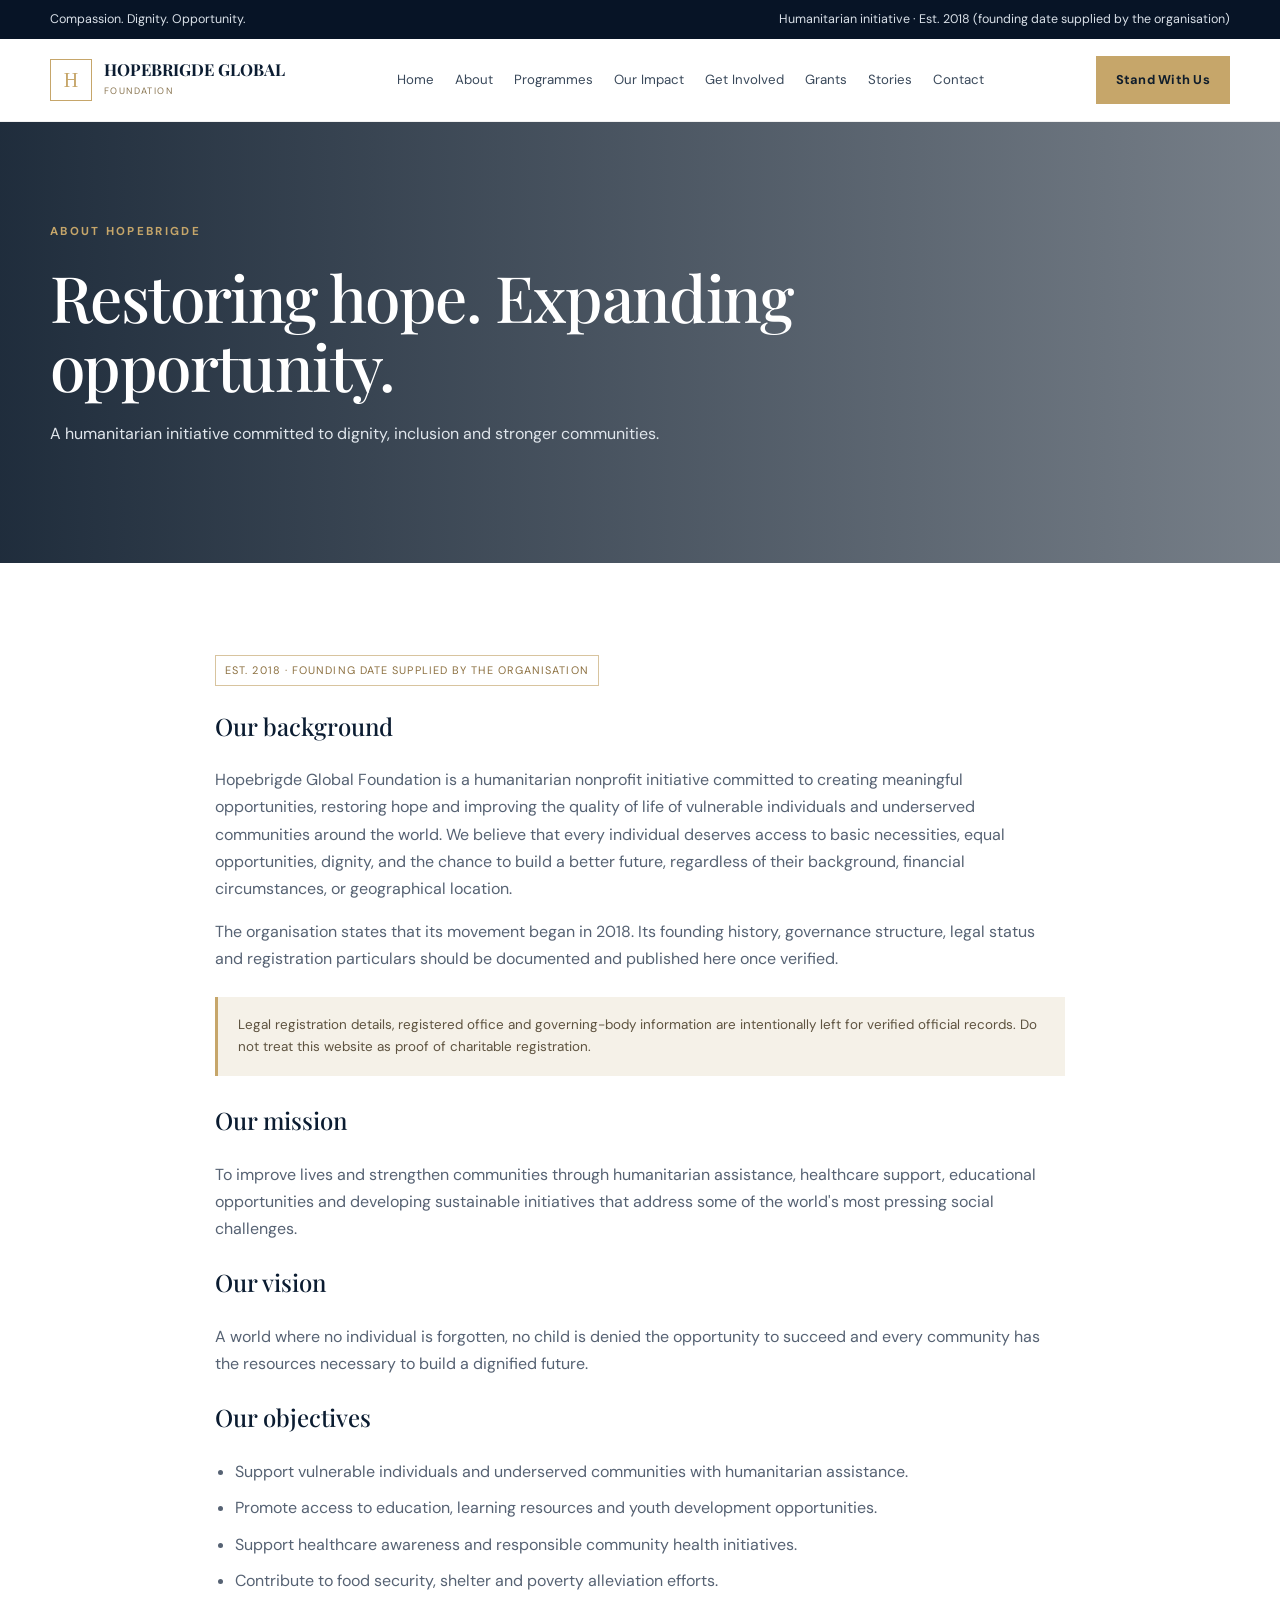
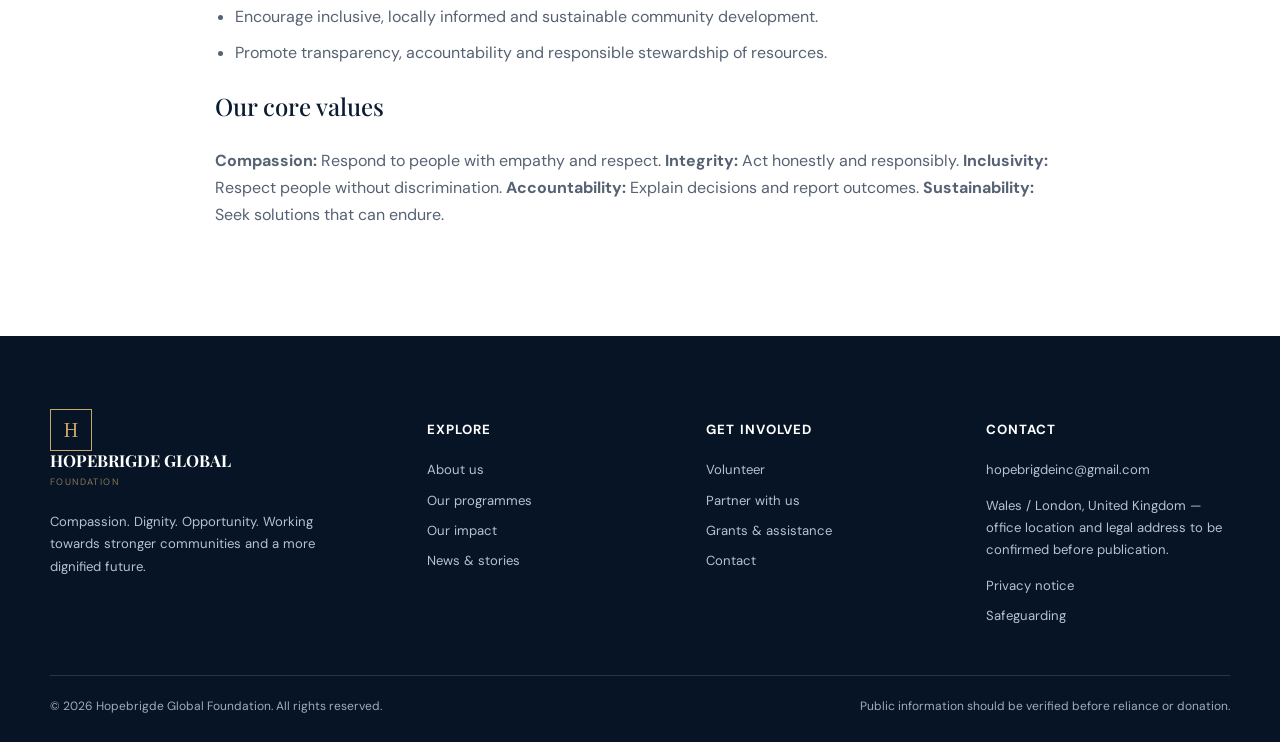
==== about.html @ 77864d9d "Add files via upload" ====
<!doctype html><html lang="en"><head><meta charset="utf-8"><meta name="viewport" content="width=device-width,initial-scale=1"><meta name="description" content="Hopebrigde Global Foundation — Compassion. Dignity. Opportunity."><title>About Us | Hopebrigde Global Foundation</title><link rel="stylesheet" href="styles.css"></head><body>
<div class="topbar"><div class="container"><span>Compassion. Dignity. Opportunity.</span><span>Humanitarian initiative · Est. 2018 (founding date supplied by the organisation)</span></div></div>
<header class="site-header"><div class="container nav-wrap">
<a class="brand" href="index.html"><span class="brand-mark">H</span><span><strong>HOPEBRIGDE GLOBAL</strong><small>FOUNDATION</small></span></a>
<button class="menu-toggle" aria-label="Open navigation" aria-expanded="false">☰</button>
<nav class="nav-links" aria-label="Main navigation">
<a href="index.html">Home</a><a href="about.html">About</a><a href="programmes.html">Programmes</a><a href="impact.html">Our Impact</a><a href="get-involved.html">Get Involved</a><a href="grants.html">Grants</a><a href="stories.html">Stories</a><a href="contact.html">Contact</a>
</nav><a class="nav-cta" href="get-involved.html">Stand With Us</a></div></header>

<main><section class="page-hero"><div class="container"><div class="eyebrow">About Hopebrigde</div><h1>Restoring hope. Expanding opportunity.</h1><p>A humanitarian initiative committed to dignity, inclusion and stronger communities.</p></div></section>
<section class="section"><div class="container prose"><span class="tag">Est. 2018 · founding date supplied by the organisation</span><h2>Our background</h2><p>Hopebrigde Global Foundation is a humanitarian nonprofit initiative committed to creating meaningful opportunities, restoring hope and improving the quality of life of vulnerable individuals and underserved communities around the world. We believe that every individual deserves access to basic necessities, equal opportunities, dignity, and the chance to build a better future, regardless of their background, financial circumstances, or geographical location.</p><p>The organisation states that its movement began in 2018. Its founding history, governance structure, legal status and registration particulars should be documented and published here once verified.</p><div class="notice">Legal registration details, registered office and governing-body information are intentionally left for verified official records. Do not treat this website as proof of charitable registration.</div><h2>Our mission</h2><p>To improve lives and strengthen communities through humanitarian assistance, healthcare support, educational opportunities and developing sustainable initiatives that address some of the world's most pressing social challenges.</p><h2>Our vision</h2><p>A world where no individual is forgotten, no child is denied the opportunity to succeed and every community has the resources necessary to build a dignified future.</p><h2>Our objectives</h2><ul class="list-clean"><li>Support vulnerable individuals and underserved communities with humanitarian assistance.</li><li>Promote access to education, learning resources and youth development opportunities.</li><li>Support healthcare awareness and responsible community health initiatives.</li><li>Contribute to food security, shelter and poverty alleviation efforts.</li><li>Encourage inclusive, locally informed and sustainable community development.</li><li>Promote transparency, accountability and responsible stewardship of resources.</li></ul><h2>Our core values</h2><p><strong>Compassion:</strong> Respond to people with empathy and respect. <strong>Integrity:</strong> Act honestly and responsibly. <strong>Inclusivity:</strong> Respect people without discrimination. <strong>Accountability:</strong> Explain decisions and report outcomes. <strong>Sustainability:</strong> Seek solutions that can endure.</p></div></section></main>

<footer class="footer"><div class="container"><div class="footer-grid">
<div><a class="brand" href="index.html"><span class="brand-mark">H</span><span><strong style="color:white">HOPEBRIGDE GLOBAL</strong><small>FOUNDATION</small></span></a><p style="max-width:300px;margin-top:20px">Compassion. Dignity. Opportunity. Working towards stronger communities and a more dignified future.</p></div>
<div><h4>Explore</h4><a href="about.html">About us</a><a href="programmes.html">Our programmes</a><a href="impact.html">Our impact</a><a href="stories.html">News & stories</a></div>
<div><h4>Get involved</h4><a href="get-involved.html">Volunteer</a><a href="get-involved.html#partner">Partner with us</a><a href="grants.html">Grants & assistance</a><a href="contact.html">Contact</a></div>
<div><h4>Contact</h4><a href="mailto:hopebrigdeinc@gmail.com">hopebrigdeinc@gmail.com</a><p>Wales / London, United Kingdom — office location and legal address to be confirmed before publication.</p><a href="privacy.html">Privacy notice</a><a href="safeguarding.html">Safeguarding</a></div>
</div><div class="footer-bottom"><span>© <span id="year"></span> Hopebrigde Global Foundation. All rights reserved.</span><span>Public information should be verified before reliance or donation.</span></div></div></footer>
<script src="script.js"></script><script>document.getElementById('year').textContent=new Date().getFullYear()</script>
</body></html>
---- styles.css ----
@import url('https://fonts.googleapis.com/css2?family=DM+Sans:wght@400;500;600;700&family=Playfair+Display:wght@500;600;700&display=swap');
:root{--navy:#0b1c31;--navy2:#132b47;--gold:#c6a66a;--cream:#f7f5f0;--ink:#182536;--muted:#687587;--white:#fff;--line:#e7e4dd;--max:1180px}
*{box-sizing:border-box}html{scroll-behavior:smooth}body{margin:0;color:var(--ink);font-family:"DM Sans",sans-serif;line-height:1.7;background:#fff}img{max-width:100%;display:block}a{color:inherit;text-decoration:none}.container{width:min(var(--max),calc(100% - 44px));margin:auto}.topbar{background:#071426;color:#d9e0e8;font-size:.78rem;padding:9px 0}.topbar .container{display:flex;justify-content:space-between;gap:15px;flex-wrap:wrap}.site-header{position:sticky;top:0;z-index:20;background:rgba(255,255,255,.96);backdrop-filter:blur(12px);border-bottom:1px solid rgba(0,0,0,.06)}.nav-wrap{min-height:82px;display:flex;align-items:center;justify-content:space-between;gap:24px}.brand{display:flex;align-items:center;gap:12px;min-width:220px}.brand-mark{width:42px;height:42px;border:1px solid var(--gold);display:grid;place-items:center;color:var(--gold);font-family:Georgia,serif;font-size:1.25rem}.brand strong{display:block;color:var(--navy);font-family:"Playfair Display",serif;font-size:1.03rem;line-height:1.2}.brand small{display:block;color:#8a7652;letter-spacing:.15em;text-transform:uppercase;font-size:.58rem;margin-top:4px}.nav-links{display:flex;align-items:center;gap:21px;font-size:.83rem;color:#39485a}.nav-links a:hover,.nav-links a.active{color:#9b7940}.nav-cta,.btn{display:inline-flex;align-items:center;justify-content:center;padding:12px 19px;background:var(--gold);color:#101d2b;font-weight:700;font-size:.8rem;letter-spacing:.02em;border:1px solid var(--gold);transition:.25s}.nav-cta:hover,.btn:hover{background:#d6bb88;transform:translateY(-2px)}.btn-outline{background:transparent;color:#fff;border-color:rgba(255,255,255,.6)}.btn-outline:hover{color:var(--navy);background:#fff}.menu-toggle{display:none;background:none;border:1px solid var(--line);padding:9px 12px;color:var(--navy);font-size:1.2rem}.hero{min-height:650px;display:flex;align-items:center;color:#fff;position:relative;background:linear-gradient(90deg,rgba(5,17,31,.86),rgba(5,17,31,.54) 48%,rgba(5,17,31,.12)),url("https://images.unsplash.com/photo-1488521787991-ed7bbaae773c?auto=format&fit=crop&w=2000&q=85") center/cover}.hero-inner{padding:110px 0 120px;max-width:780px}.eyebrow{color:var(--gold);font-size:.72rem;letter-spacing:.2em;text-transform:uppercase;font-weight:700}.hero h1,.page-hero h1{font-family:"Playfair Display",serif;font-weight:500;line-height:1.08;letter-spacing:-.025em;font-size:clamp(2.8rem,6vw,5.3rem);margin:20px 0}.hero p{max-width:650px;color:#e2e7ec;font-size:1.08rem}.hero-actions{display:flex;gap:12px;flex-wrap:wrap;margin-top:32px}.trustline{margin-top:46px;color:#d7dce2;font-size:.78rem;letter-spacing:.08em}.section{padding:92px 0}.section-soft{background:var(--cream)}.section-dark{background:var(--navy);color:#fff}.section-head{max-width:720px;margin-bottom:42px}.section-head h2,.split-copy h2,.page-title{font-family:"Playfair Display",serif;font-weight:500;font-size:clamp(2rem,4vw,3.35rem);line-height:1.15;margin:12px 0 18px;color:var(--navy)}.section-dark h2,.section-dark h3{color:#fff}.section-head p,.muted{color:var(--muted)}.section-dark p{color:#c8d1dc}.split{display:grid;grid-template-columns:1fr 1fr;gap:62px;align-items:center}.split-photo{position:relative}.split-photo img{width:100%;height:510px;object-fit:cover}.photo-note{font-size:.72rem;color:#77808b;margin-top:9px}.gold-rule{width:58px;height:2px;background:var(--gold);margin:22px 0}.text-link{color:#9b7940;font-size:.84rem;font-weight:700;display:inline-block;margin-top:16px}.text-link:after{content:" →"}.cards{display:grid;grid-template-columns:repeat(3,1fr);gap:20px}.card{background:#fff;border:1px solid var(--line);padding:28px;transition:.25s}.card:hover{transform:translateY(-5px);box-shadow:0 16px 35px rgba(9,27,47,.08)}.card .number{font-family:"Playfair Display",serif;color:var(--gold);font-size:2rem}.card h3{font-family:"Playfair Display",serif;color:var(--navy);font-size:1.35rem;margin:10px 0}.card p{font-size:.9rem;color:var(--muted)}.stats{display:grid;grid-template-columns:repeat(3,1fr);gap:1px;background:rgba(255,255,255,.15);margin-top:34px}.stat{padding:28px;background:var(--navy);text-align:center}.stat strong{display:block;font-family:"Playfair Display",serif;font-size:2.4rem;color:var(--gold);font-weight:500}.stat span{font-size:.8rem;color:#d4dce5}.notice{padding:17px 20px;border-left:3px solid var(--gold);background:#f5f1e8;color:#5d523f;font-size:.84rem;margin:24px 0}.page-hero{padding:100px 0;background:linear-gradient(90deg,rgba(7,22,39,.9),rgba(7,22,39,.55)),url("https://images.unsplash.com/photo-1469571486292-0ba58a3f068b?auto=format&fit=crop&w=1800&q=85") center/cover;color:white}.page-hero h1{color:white;max-width:800px;font-size:clamp(2.7rem,5vw,4.5rem)}.page-hero p{max-width:680px;color:#e0e6ec}.prose{max-width:850px}.prose h2,.prose h3{font-family:"Playfair Display",serif;color:var(--navy);font-weight:500}.prose p,.prose li{color:#566273}.list-clean{padding-left:20px}.list-clean li{margin:9px 0}.feature-image{width:100%;height:420px;object-fit:cover}.form-grid{display:grid;grid-template-columns:1fr 1fr;gap:16px}.field{display:flex;flex-direction:column;gap:7px}.field.full{grid-column:1/-1}.field label{font-size:.8rem;font-weight:700;color:#334155}.field input,.field select,.field textarea{width:100%;padding:13px 14px;border:1px solid #d9dfe5;background:#fff;font:inherit;font-size:.9rem;border-radius:0}.field textarea{min-height:140px;resize:vertical}.form-note{font-size:.78rem;color:var(--muted)}.footer{background:#071426;color:#d5dce4;padding:65px 0 25px}.footer-grid{display:grid;grid-template-columns:1.4fr 1fr 1fr 1fr;gap:35px}.footer h4{color:#fff;font-size:.83rem;letter-spacing:.08em;text-transform:uppercase}.footer p,.footer a{font-size:.82rem;color:#b7c2ce}.footer a{display:block;margin:8px 0}.footer a:hover{color:var(--gold)}.footer-bottom{border-top:1px solid rgba(255,255,255,.14);margin-top:40px;padding-top:20px;display:flex;justify-content:space-between;gap:20px;flex-wrap:wrap;font-size:.75rem;color:#9eacbb}.tag{display:inline-block;border:1px solid #d8c49f;color:#8c7040;padding:5px 9px;font-size:.68rem;letter-spacing:.1em;text-transform:uppercase}.reveal{opacity:0;transform:translateY(18px);transition:opacity .7s ease,transform .7s ease}.reveal.visible{opacity:1;transform:none}.mobile-only{display:none}
@media(max-width:980px){.nav-links{gap:12px;font-size:.75rem}.nav-cta{display:none}.footer-grid{grid-template-columns:1fr 1fr}.cards{grid-template-columns:repeat(2,1fr)}}
@media(max-width:720px){.container{width:min(100% - 32px,var(--max))}.nav-wrap{min-height:70px}.menu-toggle{display:block}.nav-links{display:none;position:absolute;top:70px;left:0;right:0;background:#fff;padding:18px 24px 24px;border-bottom:1px solid var(--line);flex-direction:column;align-items:flex-start}.nav-links.open{display:flex}.nav-links a{font-size:.95rem}.hero{min-height:590px}.hero-inner{padding:85px 0}.section{padding:68px 0}.split{grid-template-columns:1fr;gap:30px}.split-photo img{height:350px}.cards{grid-template-columns:1fr}.stats{grid-template-columns:1fr 1fr}.stat strong{font-size:1.9rem}.page-hero{padding:75px 0}.form-grid{grid-template-columns:1fr}.field.full{grid-column:auto}.footer-grid{grid-template-columns:1fr 1fr}}
@media(max-width:430px){.stats,.footer-grid{grid-template-columns:1fr}.brand{min-width:0}.brand strong{font-size:.9rem}}
@media(prefers-reduced-motion:reduce){html{scroll-behavior:auto}*,*:before,*:after{animation-duration:.01ms!important;transition-duration:.01ms!important}.reveal{opacity:1;transform:none}}
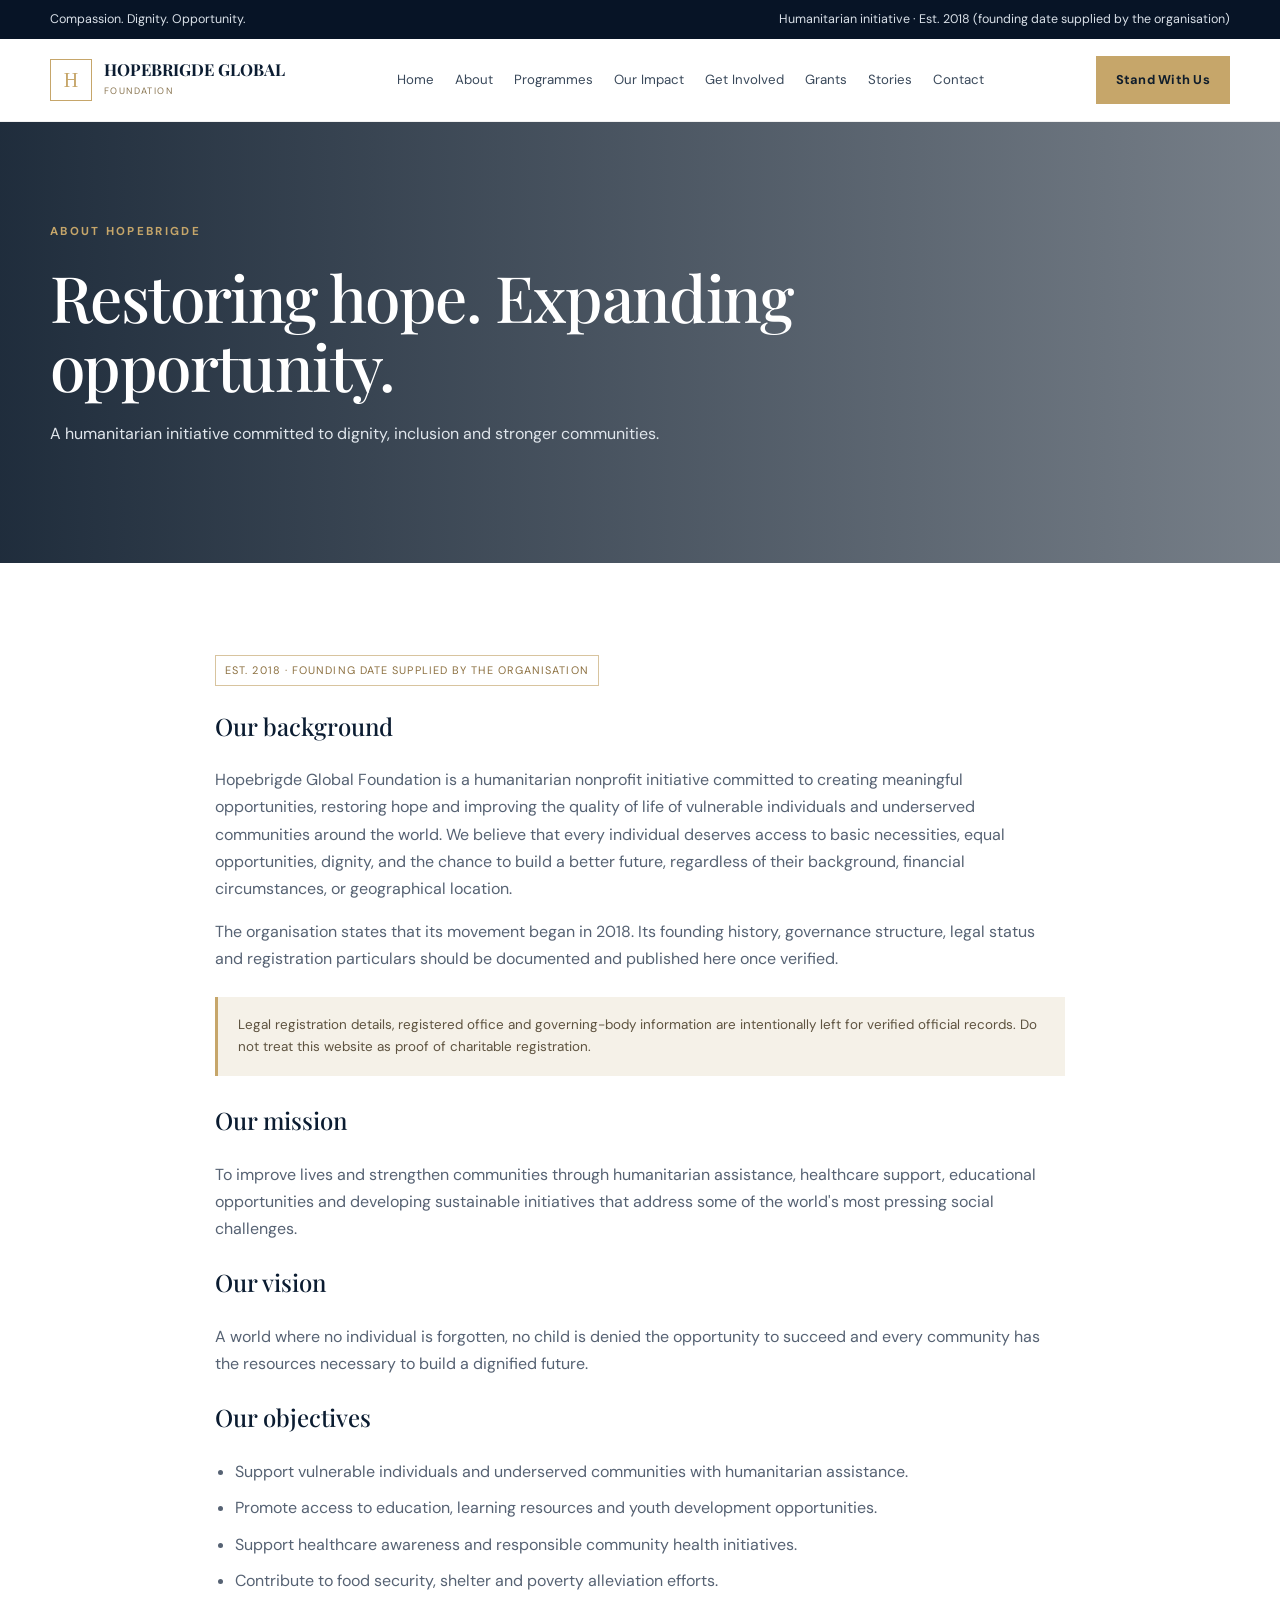
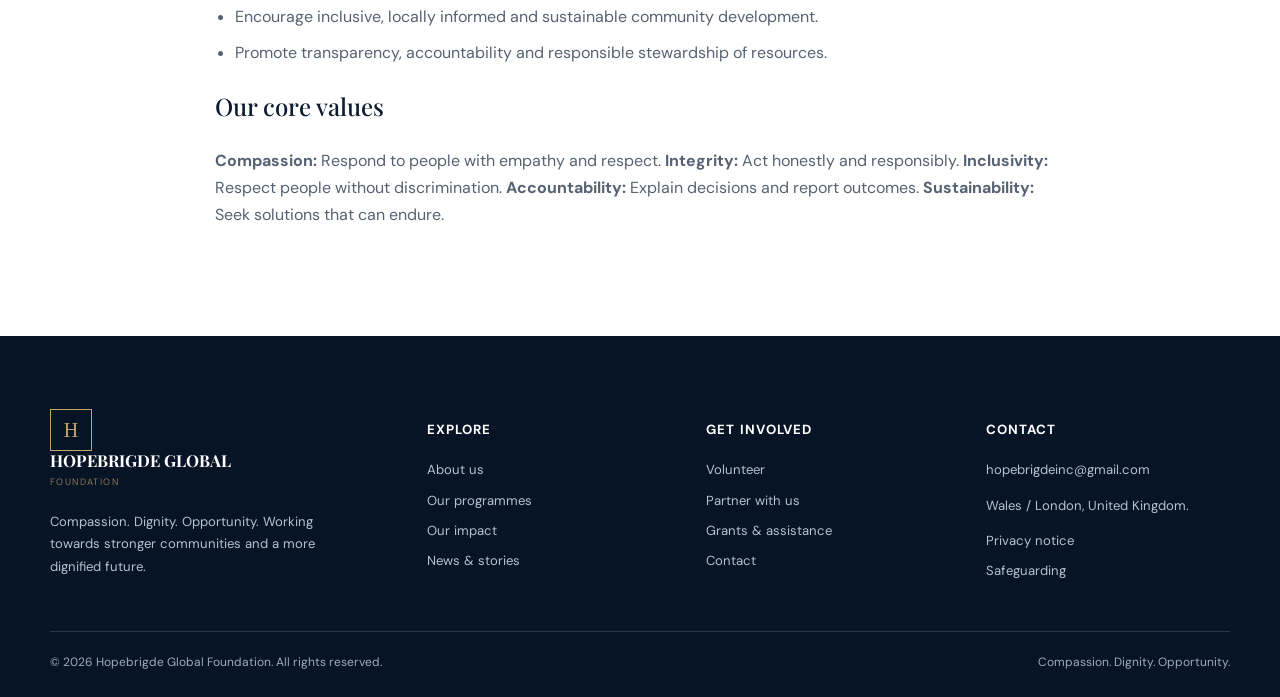
==== commit e29a9851: "Add files via upload update hopebridge website" ====
--- a/about.html
+++ b/about.html
@@ -14,7 +14,7 @@
 <div><a class="brand" href="index.html"><span class="brand-mark">H</span><span><strong style="color:white">HOPEBRIGDE GLOBAL</strong><small>FOUNDATION</small></span></a><p style="max-width:300px;margin-top:20px">Compassion. Dignity. Opportunity. Working towards stronger communities and a more dignified future.</p></div>
 <div><h4>Explore</h4><a href="about.html">About us</a><a href="programmes.html">Our programmes</a><a href="impact.html">Our impact</a><a href="stories.html">News & stories</a></div>
 <div><h4>Get involved</h4><a href="get-involved.html">Volunteer</a><a href="get-involved.html#partner">Partner with us</a><a href="grants.html">Grants & assistance</a><a href="contact.html">Contact</a></div>
-<div><h4>Contact</h4><a href="mailto:hopebrigdeinc@gmail.com">hopebrigdeinc@gmail.com</a><p>Wales / London, United Kingdom — office location and legal address to be confirmed before publication.</p><a href="privacy.html">Privacy notice</a><a href="safeguarding.html">Safeguarding</a></div>
-</div><div class="footer-bottom"><span>© <span id="year"></span> Hopebrigde Global Foundation. All rights reserved.</span><span>Public information should be verified before reliance or donation.</span></div></div></footer>
+<div><h4>Contact</h4><a href="mailto:hopebrigdeinc@gmail.com">hopebrigdeinc@gmail.com</a><p>Wales / London, United Kingdom.</p><a href="privacy.html">Privacy notice</a><a href="safeguarding.html">Safeguarding</a></div>
+</div><div class="footer-bottom"><span>© <span id="year"></span> Hopebrigde Global Foundation. All rights reserved.</span><span>Compassion. Dignity. Opportunity.</span></div></div></footer>
 <script src="script.js"></script><script>document.getElementById('year').textContent=new Date().getFullYear()</script>
 </body></html>
